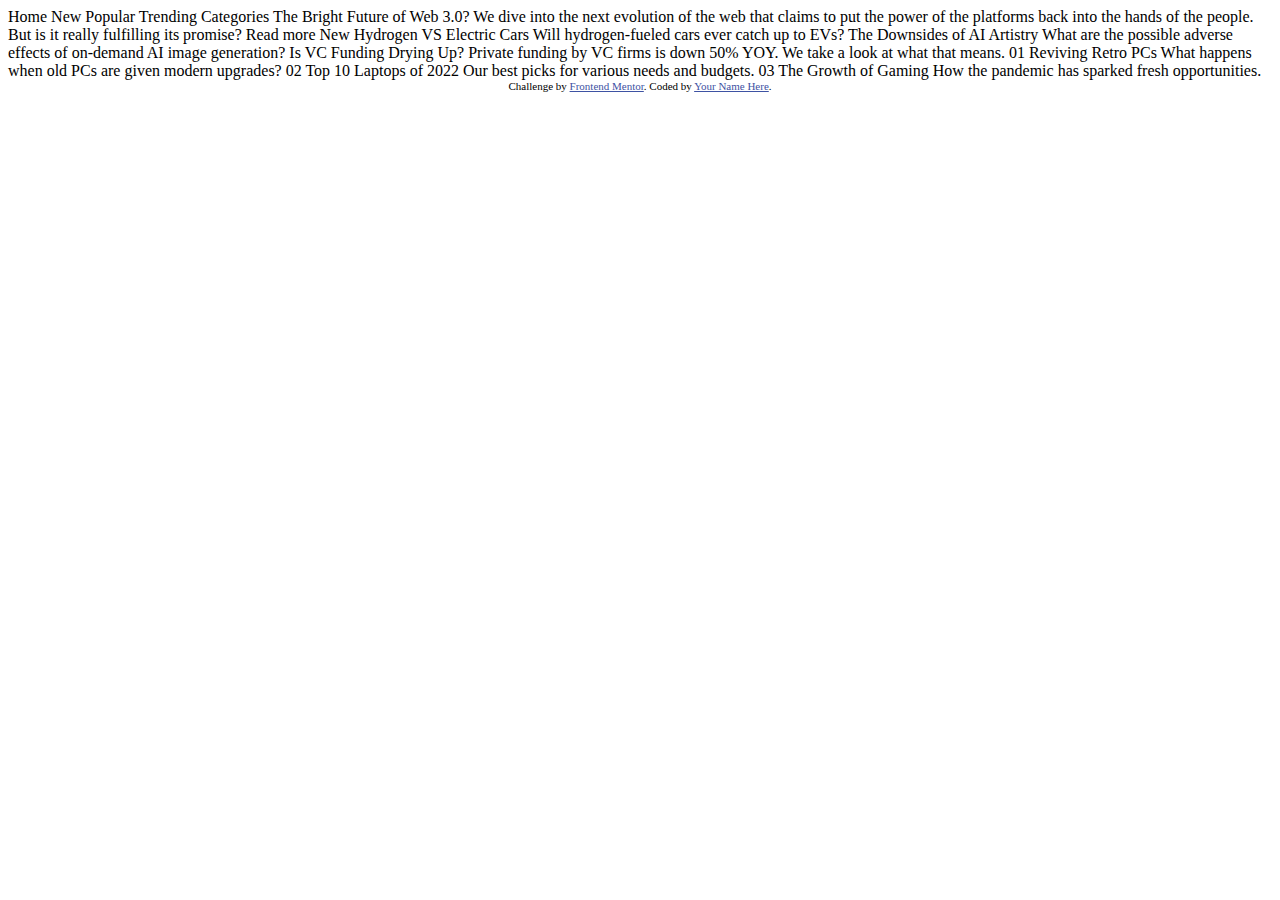
==== index.html @ 1b7c1a2e "first commit" ====
<!DOCTYPE html>
<html lang="en">
<head>
  <meta charset="UTF-8">
  <meta name="viewport" content="width=device-width, initial-scale=1.0"> <!-- displays site properly based on user's device -->

  <link rel="icon" type="image/png" sizes="32x32" href="./assets/images/favicon-32x32.png">
  
  <title>Frontend Mentor | News homepage</title>

  <!-- Feel free to remove these styles or customise in your own stylesheet 👍 -->
  <style>
    .attribution { font-size: 11px; text-align: center; }
    .attribution a { color: hsl(228, 45%, 44%); }
  </style>
</head>
<body>

  Home
  New
  Popular
  Trending
  Categories

  The Bright Future of Web 3.0?

  We dive into the next evolution of the web that claims to put the power of the platforms back into the hands of the people. 
  But is it really fulfilling its promise?

  Read more

  New 

  Hydrogen VS Electric Cars
  Will hydrogen-fueled cars ever catch up to EVs?

  The Downsides of AI Artistry
  What are the possible adverse effects of on-demand AI image generation?

  Is VC Funding Drying Up?
  Private funding by VC firms is down 50% YOY. We take a look at what that means.

  01
  Reviving Retro PCs
  What happens when old PCs are given modern upgrades?

  02
  Top 10 Laptops of 2022
  Our best picks for various needs and budgets.

  03
  The Growth of Gaming
  How the pandemic has sparked fresh opportunities.
  
  <div class="attribution">
    Challenge by <a href="https://www.frontendmentor.io?ref=challenge" target="_blank">Frontend Mentor</a>. 
    Coded by <a href="#">Your Name Here</a>.
  </div>
</body>
</html>
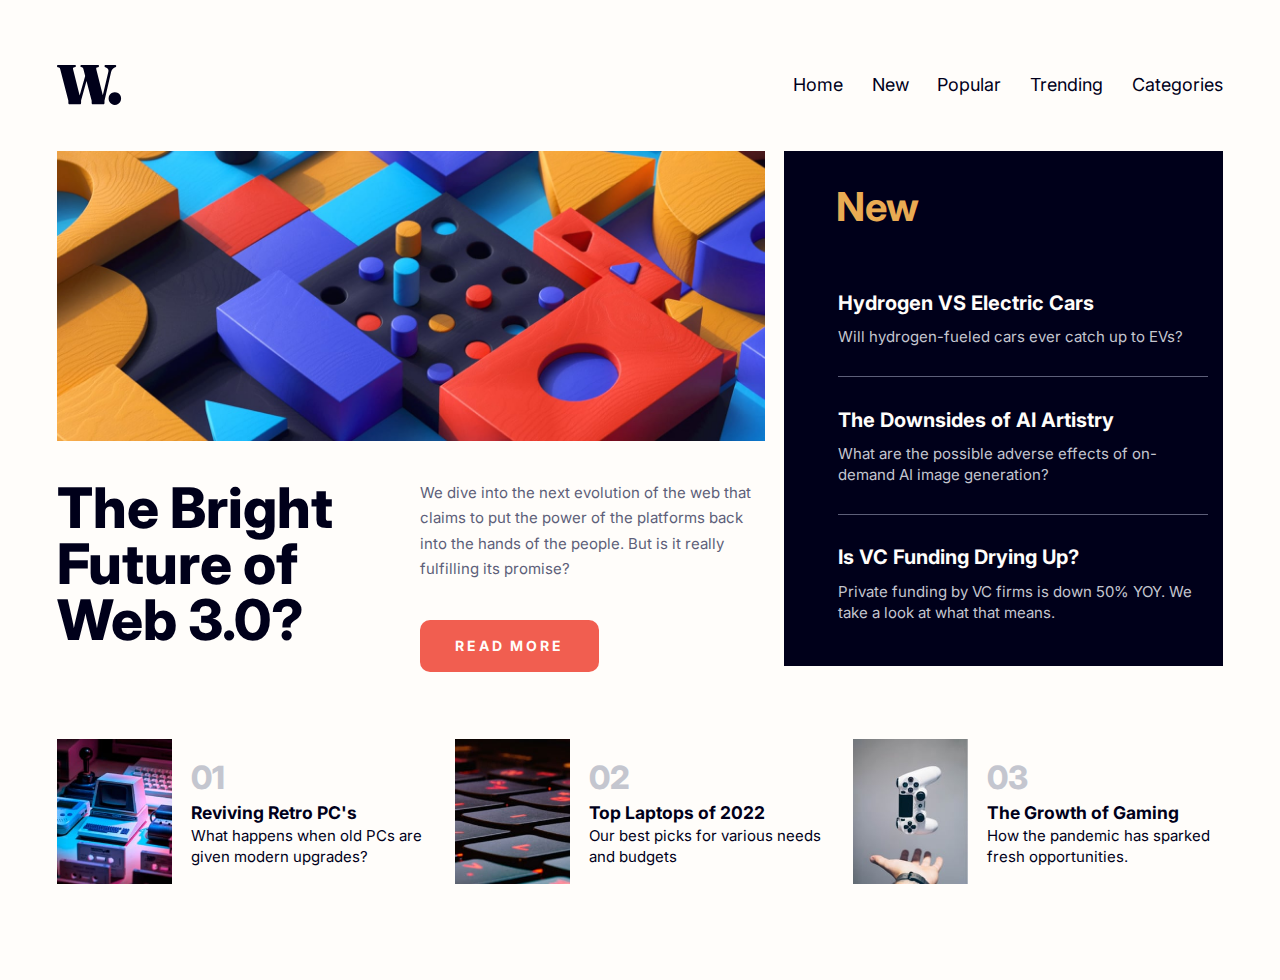
==== commit fc6935c6: "update readme and final cleanup" ====
--- a/index.html
+++ b/index.html
@@ -1,60 +1,203 @@
 <!DOCTYPE html>
 <html lang="en">
-<head>
-  <meta charset="UTF-8">
-  <meta name="viewport" content="width=device-width, initial-scale=1.0"> <!-- displays site properly based on user's device -->
+  <head>
+    <meta charset="UTF-8" />
+    <link rel="icon" type="image/svg+xml" href="/vite.svg" />
+    <meta name="viewport" content="width=device-width, initial-scale=1.0" />
+    <title>News Homepage</title>
+    <link rel="stylesheet" href="style.css">
+  </head>
+  <body>
+    <div class="nav--bkg"></div>
+    <div class="body__wrapper">
+      <nav>
+        <div class="wrapper">
+          <nav>
+            <a href="/" class="site--link" aria-label="go to homepage"
+              ><svg width="65" height="40" xmlns="http://www.w3.org/2000/svg">
+                <path
+                  d="M23.016 39.2c.317 0 .574-.093.77-.28.196-.187.294-.457.294-.812v-1.82c0-.448.033-.84.098-1.176.065-.336.145-.663.238-.98l5.09-18.122 4.822 18.57c.112.384.193.682.243.895l.023.099c.047.215.07.453.07.714v1.82c0 .355.098.625.294.812.196.187.453.28.77.28h10.696c.299 0 .55-.093.756-.28.205-.187.308-.457.308-.812v-1.82c0-.373.023-.705.07-.994.047-.29.135-.677.266-1.162L54.04 7.224c.299-1.25.765-2.254 1.4-3.01.635-.756 1.363-1.311 2.184-1.666l.672-.308c.336-.168.574-.331.714-.49.14-.159.21-.369.21-.63 0-.336-.117-.607-.35-.812C58.637.103 58.287 0 57.82 0h-8.904c-.467 0-.817.103-1.05.308-.233.205-.35.476-.35.812 0 .261.06.471.182.63.121.159.313.303.574.434l.616.224c1.12.41 1.871.999 2.254 1.764s.453 1.661.21 2.688l-5.535 23.486-6.477-25.81c-.133-.58-.17-1.018-.11-1.31l.026-.104c.093-.29.317-.49.672-.602l1.232-.336c.299-.112.518-.257.658-.434a.986.986 0 0 0 .21-.63c0-.355-.112-.63-.336-.826C41.468.098 41.122 0 40.656 0H24.78c-.448 0-.789.098-1.022.294-.233.196-.35.471-.35.826 0 .224.06.415.182.574.121.159.322.294.602.406l1.176.42c.261.093.462.243.602.448.14.205.294.607.462 1.204l1.751 6.742-5.553 19.475L16.128 4.48c-.147-.49-.194-.898-.14-1.223l.028-.135c.093-.345.327-.574.7-.686l1.456-.336c.504-.168.756-.504.756-1.008 0-.336-.112-.602-.336-.798C18.368.098 18.022 0 17.556 0H1.344C.896 0 .56.098.336.294.112.49 0 .756 0 1.092c0 .224.056.434.168.63.112.196.29.35.532.462l1.232.392c.355.13.625.308.812.532.187.224.345.579.476 1.064l7.84 30.408c.112.43.191.751.238.966.047.215.07.462.07.742v1.82c0 .355.103.625.308.812.205.187.467.28.784.28h10.556Zm34.804.7c1.195 0 2.263-.29 3.206-.868a6.338 6.338 0 0 0 2.24-2.338c.55-.98.826-2.04.826-3.178 0-1.157-.275-2.212-.826-3.164a6.325 6.325 0 0 0-2.24-2.282c-.943-.57-2.011-.854-3.206-.854-1.157 0-2.207.285-3.15.854a6.325 6.325 0 0 0-2.24 2.282c-.55.952-.826 2.007-.826 3.164 0 1.139.275 2.198.826 3.178.55.98 1.297 1.76 2.24 2.338.943.579 1.993.868 3.15.868Z"
+                  fill="#00001A"
+                />
+              </svg>
+            </a>
 
-  <link rel="icon" type="image/png" sizes="32x32" href="./assets/images/favicon-32x32.png">
-  
-  <title>Frontend Mentor | News homepage</title>
-
-  <!-- Feel free to remove these styles or customise in your own stylesheet 👍 -->
-  <style>
-    .attribution { font-size: 11px; text-align: center; }
-    .attribution a { color: hsl(228, 45%, 44%); }
-  </style>
-</head>
-<body>
-
-  Home
-  New
-  Popular
-  Trending
-  Categories
-
-  The Bright Future of Web 3.0?
-
-  We dive into the next evolution of the web that claims to put the power of the platforms back into the hands of the people. 
-  But is it really fulfilling its promise?
-
-  Read more
-
-  New 
-
-  Hydrogen VS Electric Cars
-  Will hydrogen-fueled cars ever catch up to EVs?
-
-  The Downsides of AI Artistry
-  What are the possible adverse effects of on-demand AI image generation?
-
-  Is VC Funding Drying Up?
-  Private funding by VC firms is down 50% YOY. We take a look at what that means.
-
-  01
-  Reviving Retro PCs
-  What happens when old PCs are given modern upgrades?
-
-  02
-  Top 10 Laptops of 2022
-  Our best picks for various needs and budgets.
-
-  03
-  The Growth of Gaming
-  How the pandemic has sparked fresh opportunities.
-  
-  <div class="attribution">
-    Challenge by <a href="https://www.frontendmentor.io?ref=challenge" target="_blank">Frontend Mentor</a>. 
-    Coded by <a href="#">Your Name Here</a>.
-  </div>
-</body>
+            <button
+              class="btn--nav site--link"
+              aria-label="open mobile navigation"
+              aria-expanded="false"
+              aria-controls="mobileNav"
+              id="mobileNavBtn"
+            >
+              <svg width="40" height="17" xmlns="http://www.w3.org/2000/svg">
+                <g fill="#00001A" fill-rule="evenodd">
+                  <path d="M0 0h40v3H0zM0 7h40v3H0zM0 14h40v3H0z" />
+                  <path d="M0 0h40v3H0z" />
+                </g>
+              </svg>
+            </button>
+            <ul role="list" id="mobileNav" class="nav--links">
+              <li>
+                <a href="/" tabindex="-1" class="nav--link site--link">Home</a>
+              </li>
+              <li>
+                <a href="/" class="nav--link site--link">New</a>
+              </li>
+              <li>
+                <a href="/" tabindex="-1" class="nav--link site--link"
+                  >Popular</a
+                >
+              </li>
+              <li>
+                <a href="/" tabindex="-1" class="nav--link site--link"
+                  >Trending</a
+                >
+              </li>
+              <li>
+                <a href="/" tabindex="-1" class="nav--link site--link"
+                  >Categories</a
+                >
+              </li>
+              <button
+                id="closeBtn"
+                class="site--link close--btn"
+                aria-label="close mobile nav"
+                tabindex="-1"
+              >
+                <svg width="32" height="31" xmlns="http://www.w3.org/2000/svg">
+                  <g fill="#00001A" fill-rule="evenodd">
+                    <path
+                      d="m2.919.297 28.284 28.284-2.122 2.122L.797 2.419z"
+                    />
+                    <path
+                      d="M.797 28.581 29.081.297l2.122 2.122L2.919 30.703z"
+                    />
+                  </g>
+                </svg>
+              </button>
+            </ul>
+          </nav>
+        </div>
+      </nav>
+      <main id="main">
+        <div class="flex--wrapper wrapper">
+          <header class="grid--lg">
+            <picture>
+              <source
+                media="(max-width: 49.9375rem)"
+                srcset="./assets/images/image-web-3-mobile.jpg"
+              />
+              <source
+                media="(min-width: 50rem)"
+                srcset="./assets/images/image-web-3-desktop.jpg"
+              />
+              <img
+                src="./public/assets/images/image-web-3-mobile.jpg"
+                alt="web 3 image"
+              />
+            </picture>
+            <div class="flex--wrapper">
+              <h1 class="main__title">The Bright Future of Web 3.0?</h1>
+              <div class="grid--lg">
+                <p class="
+                main__text">
+                  We dive into the next evolution of the web that claims to put
+                  the power of the platforms back into the hands of the people.
+                  But is it really fulfilling its promise?
+                </p>
+                <a href="#" class="btn">Read More</a>
+              </div>
+            </div>
+          </header>
+          <section aria-labelledby="new__articles">
+            <div class="grid--lg">
+              <h2 id="new__articles">New</h2>
+              <div class="grid__sm">
+                <ul role="list" class="grid--xl">
+                  <li class="new__article grid--xs">
+                    <h3>
+                      <a href="#" class="site--link site--link--alt"
+                        >Hydrogen VS Electric Cars</a
+                      >
+                    </h3>
+                    <p class="new__article--text">Will hydrogen-fueled cars ever catch up to EVs?</p>
+                  </li>
+                  <li class="new__article grid--xs">
+                    <h3>
+                      <a href="#" class="site--link site--link--alt"
+                        >The Downsides of AI Artistry</a
+                      >
+                    </h3>
+                    <p class="new__article--text">
+                      What are the possible adverse effects of on-demand AI
+                      image generation?
+                    </p>
+                  </li>
+                  <li class="new__article grid--xs">
+                    <h3>
+                      <a href="#" class="site--link site--link--alt"
+                        >Is VC Funding Drying Up?</a
+                      >
+                    </h3>
+                    <p class="new__article--text">
+                      Private funding by VC firms is down 50% YOY. We take a
+                      look at what that means.
+                    </p>
+                  </li>
+                </ul>
+              </div>
+            </div>
+          </section>
+          <section aria-labelledby="rated__articles">
+            <h2 id="rated__articles" class="sr-only">Rated Articles</h2>
+            <div class="article__wrapper">
+              <article class="top__article">
+                <img
+                  class="top__article--img"
+                  src="/assets/images/image-retro-pcs.jpg"
+                  alt="retro pc's"
+                />
+                <div class="grid--3xs">
+                  <p class="article__number">01</p>
+                  <h3>
+                    <a href="#" class="site--link">Reviving Retro PC's</a>
+                  </h3>
+                  <p>What happens when old PCs are given modern upgrades?</p>
+                </div>
+              </article>
+              <article class="top__article">
+                <img
+                  class="top__article--img"
+                  src="/assets/images/image-top-laptops.jpg"
+                  alt="top laptops"
+                />
+                <div class="grid--3xs">
+                  <p class="article__number">02</p>
+                  <h3>
+                    <a href="#" class="site--link">Top Laptops of 2022</a>
+                  </h3>
+                  <p>Our best picks for various needs and budgets</p>
+                </div>
+              </article>
+              <article class="top__article">
+                <img
+                  class="top__article--img"
+                  src="/assets/images/image-gaming-growth.jpg"
+                  alt="retro pc's"
+                />
+                <div class="grid--3xs">
+                  <p class="article__number">03</p>
+                  <h3>
+                    <a href="#" class="site--link">The Growth of Gaming</a>
+                  </h3>
+                  <p>How the pandemic has sparked fresh opportunities.</p>
+                </div>
+              </article>
+            </div>
+          </section>
+        </div>
+      </main>
+    </div>
+    <script type="module" src="main.js"></script>
+  </body>
 </html>
--- a/style.css
+++ b/style.css
@@ -0,0 +1,439 @@
+@import url("https://fonts.googleapis.com/css2?family=Inter:wght@400;700;800&display=swap");
+
+:root {
+  --ff-primary: "Inter", sans-serif;
+
+  --primary-soft-orange: hsl(35, 77%, 62%); /* accent 1 */
+  --primary-soft-red: hsl(5, 85%, 63%); /* accent 2 */
+
+  --neutral-off-white: hsl(36, 100%, 99%); /* bkg */
+  --neutral-gray-blue: hsl(229, 10%, 79%); /* light */
+  --neutral-dark-gray: hsl(236, 13%, 42%); /* muted */
+  --neutral-dark-blue: hsl(240, 100%, 5%); /* text */
+
+  --nav-bkg: hsla(240, 100%, 2%, 0.50);
+
+  /* FONT SIZES */
+  
+  --fs-300: .875rem; /* 14px */
+  --fs-400: .9375rem; /* 15px */
+  --fs-500: 1.125rem; /* 18px */
+  --fs-600: 1.25rem; /* 20px */
+  --fs-700: 2rem; /* 32px */
+  --fs-800: 2.5rem; /* 40px */
+  --fs-900: 3.5rem; /* 56px */ 
+
+  /* SPACING */
+
+  /* Space 3xs: 4px → 5px */
+  --space-3xs: clamp(0.25rem, calc(0.23rem + 0.09vw), 0.31rem);
+
+  /* Space 2xs: 7px → 10px */
+  --space-2xs: clamp(0.44rem, calc(0.37rem + 0.28vw), 0.63rem);
+
+  /* Space xs: 11px → 15px */
+  --space-xs: clamp(0.69rem, calc(0.6rem + 0.38vw), 0.94rem);
+
+  /* Space s: 14px → 20px */
+  --space-sm: clamp(0.88rem, calc(0.74rem + 0.56vw), 1.25rem);
+
+  /* Space m: 21px → 30px */
+  --space-md: clamp(1.31rem, calc(1.11rem + 0.85vw), 1.88rem);
+
+  /* Space lg: 28px → 40px */
+  --space-lg: clamp(1.75rem, calc(1.49rem + 1.13vw), 2.5rem);
+
+  /* Space xl: 42px → 60px */
+  --space-xl: clamp(2.63rem, calc(2.23rem + 1.69vw), 3.75rem);
+
+  /* Space 2xl: 56px → 80px */
+  --space-2xl: clamp(3.5rem, calc(2.97rem + 2.25vw), 5rem);
+
+  /* Space 3xl: 84px → 120px */
+  --space-3xl: clamp(5.25rem, calc(4.46rem + 3.38vw), 7.5rem);
+}
+
+/* https://piccalil.li/blog/a-modern-css-reset */
+
+/* Box sizing rules */
+*,
+*::before,
+*::after {
+  box-sizing: border-box;
+}
+
+/* Remove default margin */
+body,
+h1,
+h2,
+h3,
+h4,
+p,
+figure,
+blockquote,
+dl,
+dd {
+  margin: 0;
+}
+
+/* Remove list styles on ul, ol elements with a list role, which suggests default styling will be removed */
+ul[role="list"],
+ol[role="list"] {
+  list-style: none;
+}
+
+/* Set core root defaults */
+html:focus-within {
+  scroll-behavior: smooth;
+}
+
+/* Set core body defaults */
+body {
+  min-height: 100vh;
+  text-rendering: optimizeSpeed;
+  line-height: 1.5;
+}
+
+/* A elements that don't have a class get default styles */
+a:not([class]) {
+  text-decoration-skip-ink: auto;
+}
+
+/* Make images easier to work with */
+img,
+picture,
+svg {
+  max-width: 100%;
+  display: block;
+}
+
+/* Inherit fonts for inputs and buttons */
+input,
+button,
+textarea,
+select {
+  font: inherit;
+}
+
+/* Remove all animations, transitions and smooth scroll for people that prefer not to see them */
+@media (prefers-reduced-motion: reduce) {
+  html:focus-within {
+    scroll-behavior: auto;
+  }
+
+  *,
+  *::before,
+  *::after {
+    animation-duration: 0.01ms !important;
+    animation-iteration-count: 1 !important;
+    transition-duration: 0.01ms !important;
+    scroll-behavior: auto !important;
+  }
+}
+
+/* UTILITY CLASSES */
+
+.grid--xs {
+  display: grid;
+  gap: var(--space-2xs);
+}
+
+.grid--sm {
+  display: grid;
+  gap: var(--space-xs);
+}
+
+.grid--md {
+  display: grid;
+  gap: var(--space-md);
+}
+
+.grid--lg {
+  display: grid;
+  gap: var(--space-lg);
+}
+
+.grid--xl {
+  display: grid;
+  gap: var(--space-xl);
+}
+
+.site--link {
+  transition: box-shadow 300ms cubic-bezier(0.98, 0.03, 0, 1.03);
+  border-radius: 0.625rem;
+  text-decoration: none;
+  color: var(--neutral-dark-blue);
+}
+
+.site--link:where(:focus) {
+  outline: none;
+}
+
+.site--link:focus-visible {
+  box-shadow: 0 0 0 0.15em var(--neutral-off-white),
+    0 0 0 0.4em var(--primary-soft-red);
+}
+
+.site--link:hover {
+  color: var(--primary-soft-red);
+}
+
+.site--link--alt:hover {
+  color: var(--primary-soft-orange);
+}
+
+.flex--wrapper {
+  display: flex;
+  flex-wrap: wrap;
+  align-items: flex-start;
+  gap: var(--space-sm);
+}
+
+.sr-only {
+  position: absolute;
+  width: 1px;
+  height: 1px;
+  padding: 0;
+  margin: -1px;
+  overflow: hidden;
+  clip: rect(0, 0, 0, 0);
+  white-space: nowrap;
+  border-width: 0;
+}
+
+/* BTN */
+
+.btn {
+  max-width: max-content;
+  line-height: 1.1;
+  text-transform: uppercase;
+  text-decoration: none;
+  background-color: var(--primary-soft-red);
+  color: var(--neutral-off-white);
+  font-size: var(--fs-300);
+  font-weight: 700;
+  letter-spacing: 0.2em;
+  padding: 1.3em 2.5em;
+  border-radius: 0.625rem;
+}
+
+.btn:hover,
+.btn:focus {
+  background-color: var(--neutral-dark-blue);
+  transition: all .5s ease-in-out;
+}
+
+/* GENERAL/GLOBAL STYLES */
+
+body {
+  font-family: var(--ff-primary);
+  font-size: var(--fs-400);
+  background-color: var(--neutral-off-white);
+  color: var(--neutral-dark-blue);
+  line-height: 1.4;
+}
+
+.body__wrapper {
+  position: relative;
+  overflow: hidden;
+  padding: var(--space-md);
+  min-height: 100vh;
+  display: grid;
+  gap: var(--space-lg);
+  grid-template-rows: auto 1fr auto;
+  z-index: 50;
+}
+
+.wrapper {
+  margin-inline: auto;
+  width: 100%;
+  max-width: 75rem;
+}
+
+/* NAVIGATION */
+
+nav {
+  display: flex;
+  align-items: center;
+  justify-content: space-between;
+}
+.btn--nav {
+  background: none;
+  border: none;
+}
+
+.nav--links {
+  position: absolute;
+  top: 0;
+  right: 0;
+  display: grid;
+  gap: var(--space-md);
+  align-content: center;
+  min-width: 70vw;
+  min-height: 100vh;
+  min-height: 100dvh;
+  padding-inline: var(--space-md);
+  background-color: var(--neutral-off-white);
+  transform: translateX(100%);
+}
+
+.nav--links[open] {
+  transform: translateX(0%);
+}
+
+.nav--bkg {
+  background-color: var(--nav-bkg);
+  position: absolute;
+  inset: 0;
+  right: 70vw;
+  transform: translateX(-100%);
+  z-index: 100;
+}
+
+.nav--bkg[open] {
+  transform: translateX(0%);
+}
+
+.nav--link {
+  font-size: var(--fs-500);
+  text-decoration: none;
+  color: var(--neutral-dark-blue);
+}
+
+.close--btn {
+  position: absolute;
+  background: none;
+  border: none;
+  top: var(--space-sm);
+  right: var(--space-sm);
+}
+
+/* MAIN SECTION */
+
+.main__title {
+  font-size: var(--fs-800);
+  font-weight: 800;
+  text-align: left;
+  line-height: 1.2;
+}
+
+.main__text {
+  font-size: var(--fs-400);
+  color: var(--neutral-dark-gray);
+  line-height: 1.7;
+  max-width: 60ch;
+  padding-bottom: 1rem;
+  
+}
+
+/* NEW ARTICLES SECTION */
+
+[aria-labelledby="new__articles"] {
+  background-color: var(--neutral-dark-blue);
+  color: var(--neutral-off-white);
+  padding: var(--space-md) var(--space-xs);
+  margin-top: 3rem;
+}
+
+#new__articles {
+  font-size: var(--fs-700);
+  color: var(--primary-soft-orange);
+  padding-left: 2.375rem;
+}
+
+.new__article {
+  border-bottom: 1px solid var(--neutral-dark-gray);
+  padding-bottom: var(--space-md);
+  margin-bottom: calc(var(--space-md) * -1);
+}
+
+.new__article a {
+  color: var(--neutral-off-white);
+  font-size: var(--fs-600);
+}
+
+.new__article:last-of-type {
+  border-bottom: none;
+  padding-bottom: 0;
+  margin-bottom: 0;
+}
+
+.new__article--text {
+  color: var(--neutral-gray-blue);
+}
+
+/* RATED ARTICLES SECTION */
+
+.article__wrapper {
+  display: flex;
+  flex-wrap: wrap;
+  gap: var(--space-md);
+  padding-top: 3rem;
+}
+
+.top__article {
+  display: flex;
+  align-items: center;
+  justify-content: center;
+  gap: var(--space-sm);
+}
+
+.article__number {
+  font-size: var(--fs-700);
+  font-weight: 800;
+  color: var(--neutral-gray-blue);
+}
+
+.top__article--img {
+  width: var(--space-3xl);
+}
+
+/* MEDIA QUERIES */
+
+@media (min-width: 48rem) {
+  .body__wrapper {
+    padding: var(--space-xl);
+  }
+
+  .btn--nav,
+  .nav--bkg,
+  .close--btn {
+    display: none;
+  }
+
+  .nav--links {
+    position: static;
+    display: flex;
+    transform: translateX(0%);
+    min-width: auto;
+    min-height: auto;
+    padding: 0;
+  }
+
+  .flex--wrapper > * {
+    flex: 1 1 40%;
+  }
+
+  .main__title {
+    font-size: var(--fs-900);
+    line-height: 1;
+  }
+
+  .main__text {
+    padding-bottom: 0;
+  }
+
+  [aria-labelledby="new__articles"] {
+    flex-basis: 17%;
+    margin-top: 0;
+  }
+
+
+#new__articles {
+  font-size: var(--fs-800);
+}
+
+  .top__article {
+    flex: 1 1 20%;
+  }
+}
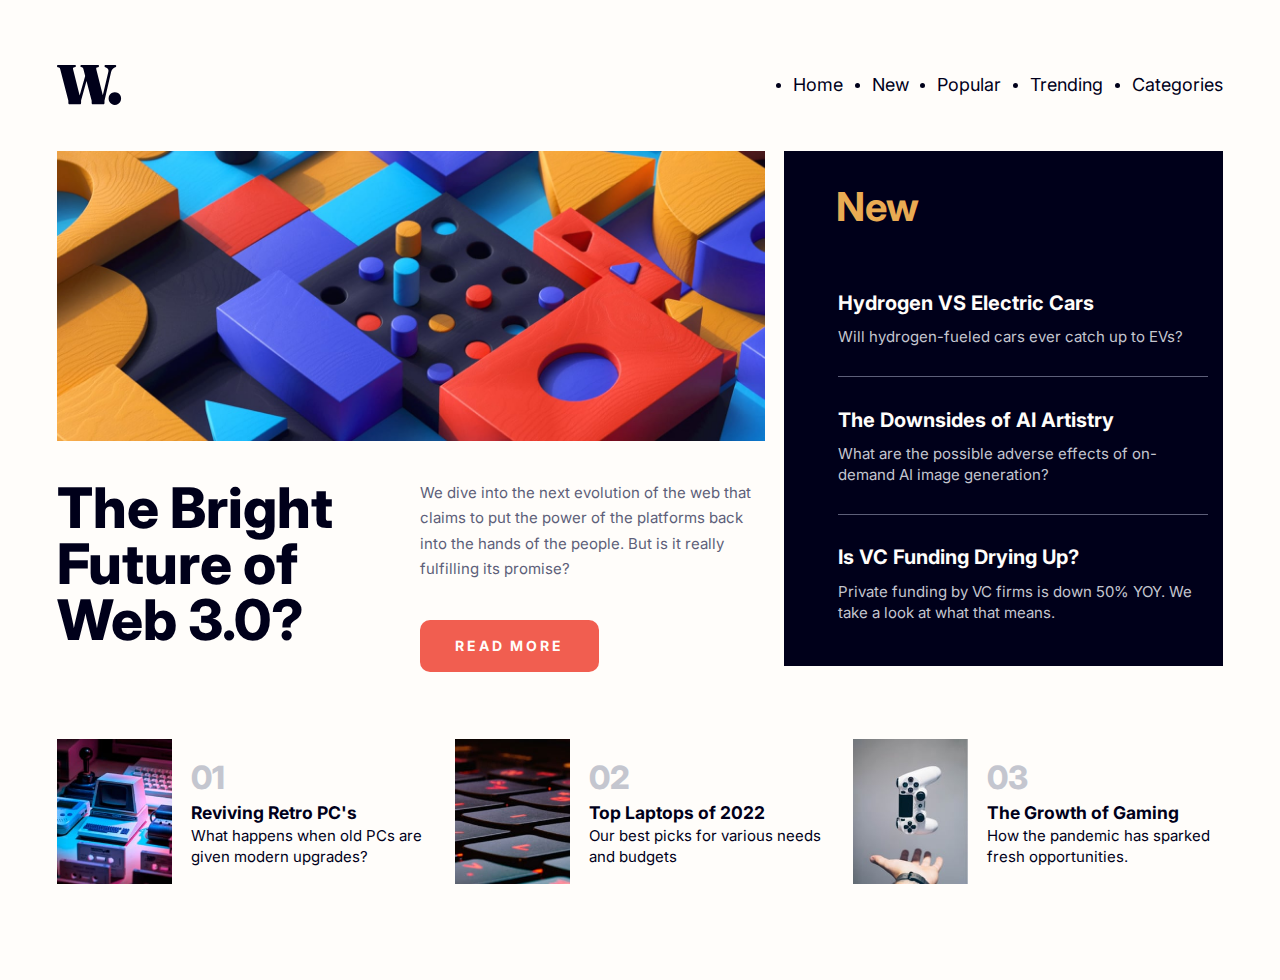
==== commit 49a8335a: "fixed role for ul" ====
--- a/index.html
+++ b/index.html
@@ -36,7 +36,7 @@
                 </g>
               </svg>
             </button>
-            <ul role="list" id="mobileNav" class="nav--links">
+            <ul id="mobileNav" class="nav--links">
               <li>
                 <a href="/" tabindex="-1" class="nav--link site--link">Home</a>
               </li>
@@ -113,7 +113,7 @@
             <div class="grid--lg">
               <h2 id="new__articles">New</h2>
               <div class="grid__sm">
-                <ul role="list" class="grid--xl">
+                <ul class="grid--xl">
                   <li class="new__article grid--xs">
                     <h3>
                       <a href="#" class="site--link site--link--alt"
